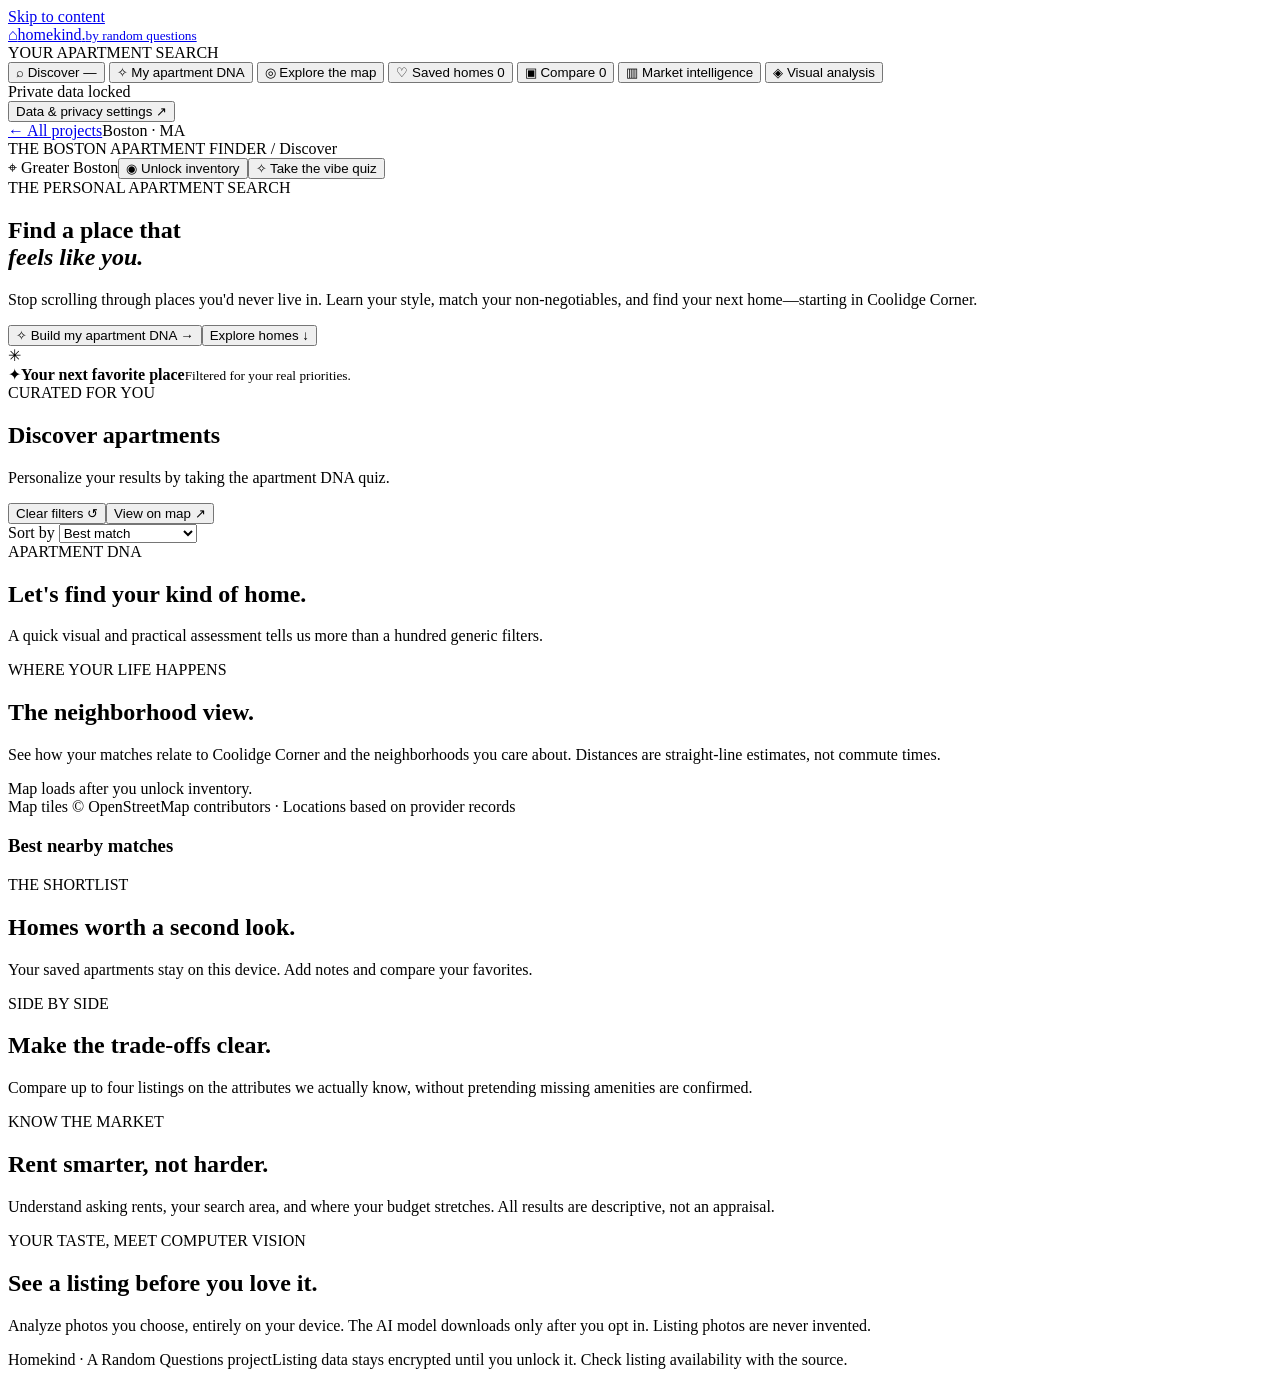
==== apartment-finder/index.html @ 034c6da8 "feat(homekind): deploy private-first personalized Greater Boston apartment finder" ====
<!doctype html>
<html lang="en">
<head>
  <meta charset="UTF-8" />
  <meta name="viewport" content="width=device-width,initial-scale=1" />
  <meta name="theme-color" content="#f6f7f5" />
  <meta name="description" content="Find a Boston apartment you'll actually love. Local-first personal preferences, real rental inventory, map discovery, and private image analysis." />
  <meta name="referrer" content="no-referrer" />
  <title>Homekind — Boston Apartment Finder | Random Questions</title>
  <link rel="icon" href="./favicon.svg" type="image/svg+xml" />
  <link rel="stylesheet" href="./styles.css?v=1" />
  <script src="./app.js?v=1" defer></script>
</head>
<body>
<a class="skip" href="#main">Skip to content</a>
<div class="app-shell">
  <aside class="sidebar" aria-label="Application navigation">
    <a class="brand" href="https://randomquestions-projects.github.io/" title="Random Questions home"><span class="brand-symbol">⌂</span><span>homekind<span class="brand-period">.</span><small>by random questions</small></span></a>
    <div class="sidebar-caption">YOUR APARTMENT SEARCH</div>
    <nav id="nav" class="nav">
      <button type="button" data-view="discover" class="nav-button active"><span class="nav-icon">⌕</span> Discover <span class="nav-hint" id="nav-count">—</span></button>
      <button type="button" data-view="taste" class="nav-button"><span class="nav-icon">✧</span> My apartment DNA</button>
      <button type="button" data-view="map" class="nav-button"><span class="nav-icon">◎</span> Explore the map</button>
      <button type="button" data-view="saved" class="nav-button"><span class="nav-icon">♡</span> Saved homes <span class="nav-hint" id="saved-count">0</span></button>
      <button type="button" data-view="compare" class="nav-button"><span class="nav-icon">▣</span> Compare <span class="nav-hint" id="compare-count">0</span></button>
      <button type="button" data-view="market" class="nav-button"><span class="nav-icon">▥</span> Market intelligence</button>
      <button type="button" data-view="vision" class="nav-button"><span class="nav-icon">◈</span> Visual analysis</button>
    </nav>
    <div class="sidebar-bottom">
      <div class="data-status"><span class="status-light" id="status-light"></span><span id="sidebar-data-status">Private data locked</span></div>
      <button id="open-data" class="subtle-button" type="button">Data & privacy settings <span>↗</span></button>
      <div class="sidebar-footer"><a href="https://randomquestions-projects.github.io/">← All projects</a><span>Boston · MA</span></div>
    </div>
  </aside>
  <div class="content-area">
    <header class="topbar">
      <div class="crumb">THE BOSTON APARTMENT FINDER <span class="muted-divider">/</span> <span id="crumb-view">Discover</span></div>
      <div class="top-actions"><span class="location-pill">⌖ Greater Boston</span><button id="top-data" class="top-data" type="button">◉ <span id="top-data-label">Unlock inventory</span></button><button id="top-quiz" class="primary-button small" type="button">✧ Take the vibe quiz</button></div>
    </header>
    <main id="main" tabindex="-1">
      <section id="view-discover" class="view active" aria-labelledby="discover-title">
        <div class="hero"><div class="hero-text"><div class="eyebrow">THE PERSONAL APARTMENT SEARCH</div><h1 id="discover-title">Find a place that<br><em>feels like you.</em></h1><p>Stop scrolling through places you'd never live in. Learn your style, match your non-negotiables, and find your next home—starting in Coolidge Corner.</p><div class="hero-actions"><button class="primary-button" type="button" data-action="quiz">✧ Build my apartment DNA <span>→</span></button><button class="secondary-button" type="button" data-action="jump-results">Explore homes <span>↓</span></button></div></div><div class="hero-visual" aria-hidden="true"><div class="window-scene"><div class="window-frame"><span></span><span></span></div><div class="sun"></div><div class="skyline"></div><div class="floor"></div><div class="sofa"><i></i></div><div class="plant">✳</div><div class="small-table"></div></div><div class="floating-card"><span>✦</span><strong>Your next favorite place</strong><small>Filtered for your real priorities.</small></div></div></div>
        <div id="summary" class="summary-stats" aria-live="polite"></div>
        <div class="section-heading" id="results-anchor"><div><div class="eyebrow">CURATED FOR YOU</div><h2>Discover apartments <span class="result-counter" id="result-counter"></span></h2><p id="ranking-message">Personalize your results by taking the apartment DNA quiz.</p></div><div class="section-heading-actions"><button class="link-button" type="button" id="reset-filters">Clear filters ↺</button><button class="outline-button" type="button" data-view="map">View on map ↗</button></div></div>
        <div id="filters-container"></div>
        <div class="results-toolbar"><label for="sort-by">Sort by <select id="sort-by"><option value="match">Best match</option><option value="distance">Closest to Coolidge</option><option value="rentAsc">Price: low to high</option><option value="rentDesc">Price: high to low</option><option value="space">Most space</option><option value="newest">Newest listing</option></select></label><span id="result-page-status"></span></div>
        <div id="listing-grid" class="listing-grid" aria-live="polite"></div>
        <div id="pagination" class="pagination"></div>
      </section>
      <section id="view-taste" class="view" aria-labelledby="taste-title"><div class="page-heading"><div class="eyebrow">APARTMENT DNA</div><h1 id="taste-title">Let's find your kind of home.</h1><p>A quick visual and practical assessment tells us more than a hundred generic filters.</p></div><div id="taste-content"></div></section>
      <section id="view-map" class="view" aria-labelledby="map-title"><div class="page-heading compact"><div class="eyebrow">WHERE YOUR LIFE HAPPENS</div><h1 id="map-title">The neighborhood view.</h1><p>See how your matches relate to Coolidge Corner and the neighborhoods you care about. Distances are straight-line estimates, not commute times.</p></div><div class="map-layout"><div class="map-wrapper"><div id="geo-map" class="geo-map" role="application" aria-label="Map of Boston apartment listings"><div class="map-loading">Map loads after you unlock inventory.</div></div><div class="map-caption">Map tiles © OpenStreetMap contributors · Locations based on provider records</div></div><div class="map-right"><h3>Best nearby matches</h3><div id="map-results"></div></div></div></section>
      <section id="view-saved" class="view" aria-labelledby="saved-title"><div class="page-heading"><div class="eyebrow">THE SHORTLIST</div><h1 id="saved-title">Homes worth a second look.</h1><p>Your saved apartments stay on this device. Add notes and compare your favorites.</p></div><div id="saved-list" class="listing-grid"></div></section>
      <section id="view-compare" class="view" aria-labelledby="compare-title"><div class="page-heading"><div class="eyebrow">SIDE BY SIDE</div><h1 id="compare-title">Make the trade-offs clear.</h1><p>Compare up to four listings on the attributes we actually know, without pretending missing amenities are confirmed.</p></div><div id="comparison-view"></div></section>
      <section id="view-market" class="view" aria-labelledby="market-title"><div class="page-heading"><div class="eyebrow">KNOW THE MARKET</div><h1 id="market-title">Rent smarter, not harder.</h1><p>Understand asking rents, your search area, and where your budget stretches. All results are descriptive, not an appraisal.</p></div><div id="market-content"></div></section>
      <section id="view-vision" class="view" aria-labelledby="vision-title"><div class="page-heading"><div class="eyebrow">YOUR TASTE, MEET COMPUTER VISION</div><h1 id="vision-title">See a listing before you love it.</h1><p>Analyze photos you choose, entirely on your device. The AI model downloads only after you opt in. Listing photos are never invented.</p></div><div id="vision-content"></div></section>
    </main>
    <footer class="footer"><span>Homekind · A Random Questions project</span><span>Listing data stays encrypted until you unlock it. Check listing availability with the source.</span></footer>
  </div>
</div>
<div id="modal-backdrop" class="modal-backdrop" hidden><section class="modal" role="dialog" aria-modal="true" aria-labelledby="modal-title"><div class="modal-top"><div><div class="eyebrow" id="modal-eyebrow">DETAILS</div><h2 id="modal-title">Apartment</h2></div><button id="modal-close" class="icon-button" type="button" aria-label="Close dialog">×</button></div><div id="modal-body"></div></section></div>
<div id="toast" class="toast" role="status" aria-live="polite"></div>
<noscript><p>This interactive apartment finder requires JavaScript. Your private records are never embedded in readable form on the public website.</p></noscript>
</body>
</html>
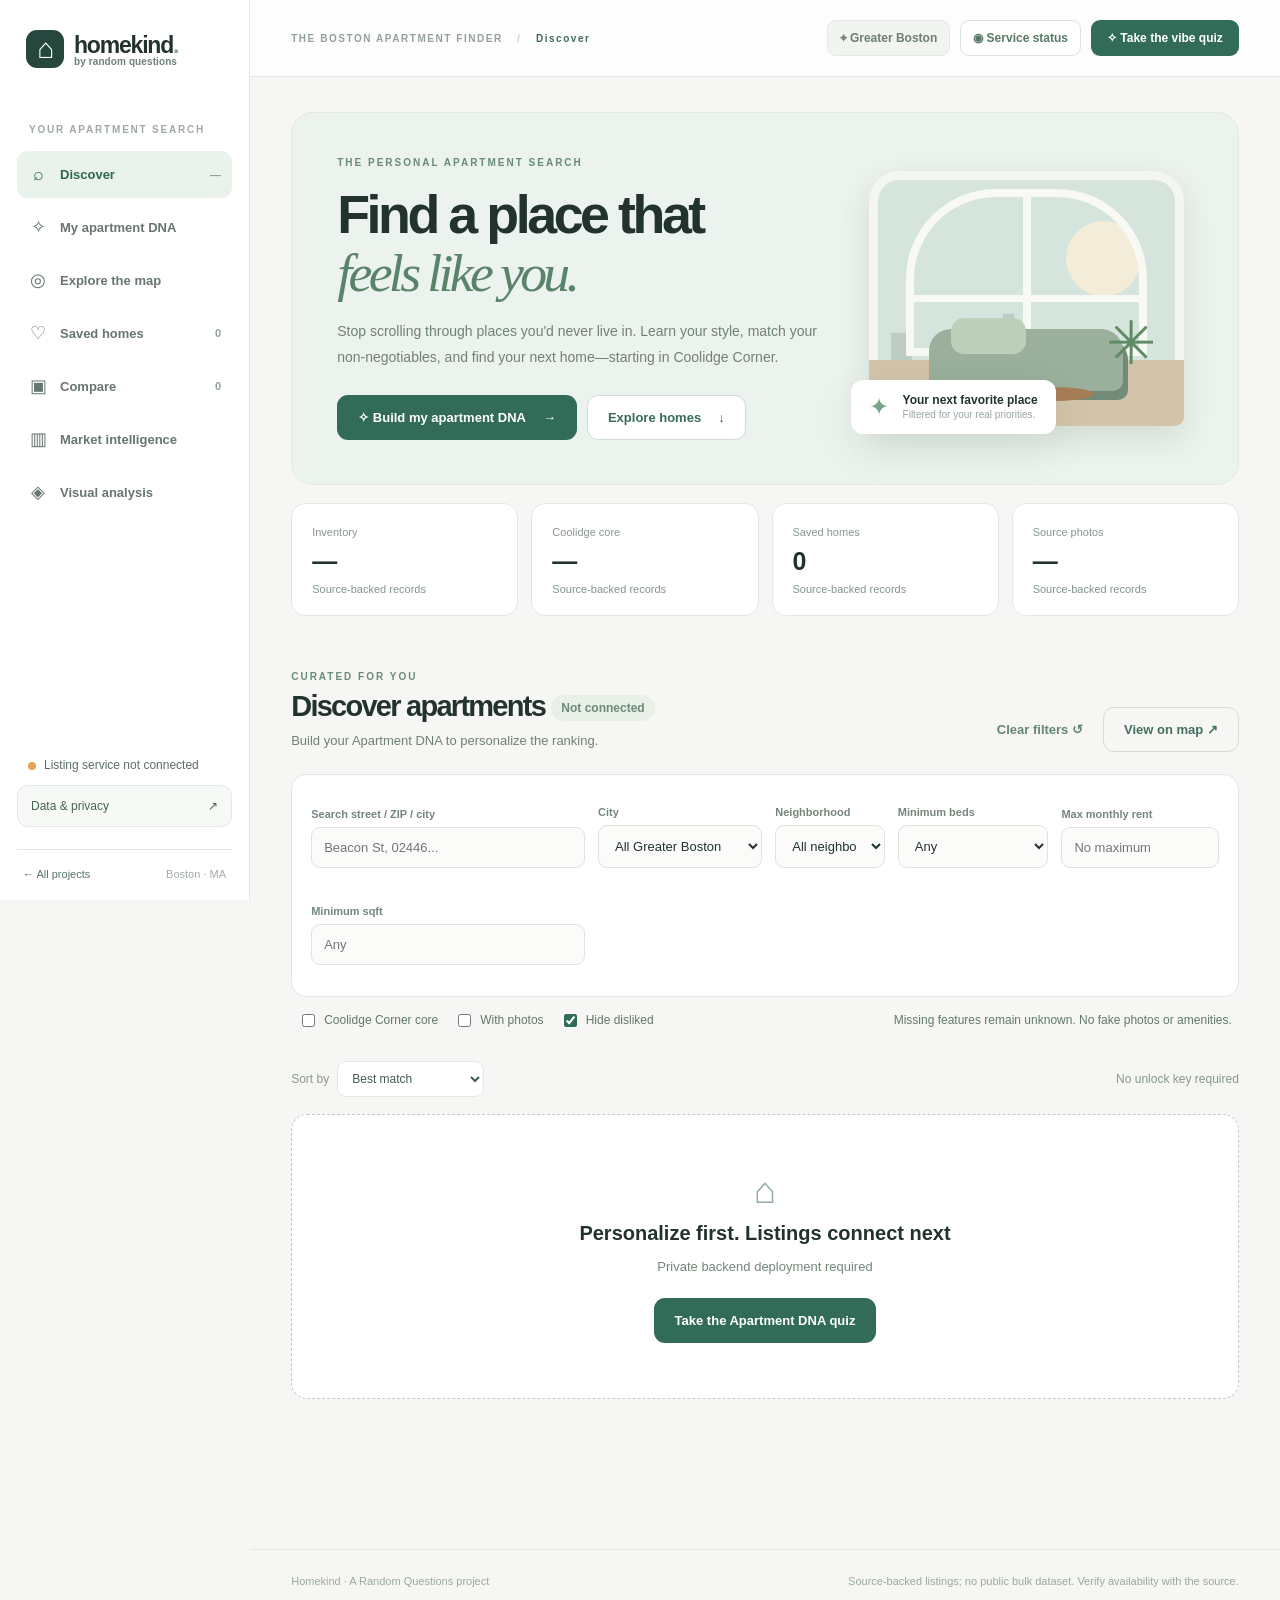
==== commit 6f588bf7: "feat(homekind): remove key upload; integrate bounded private rental API" ====
--- a/apartment-finder/index.html
+++ b/apartment-finder/index.html
@@ -8,8 +8,9 @@
   <meta name="referrer" content="no-referrer" />
   <title>Homekind — Boston Apartment Finder | Random Questions</title>
   <link rel="icon" href="./favicon.svg" type="image/svg+xml" />
-  <link rel="stylesheet" href="./styles.css?v=1" />
-  <script src="./app.js?v=1" defer></script>
+  <link rel="stylesheet" href="./styles.css?v=2" />
+  <script src="./config.js?v=2" defer></script>
+  <script src="./app.js?v=2" defer></script>
 </head>
 <body>
 <a class="skip" href="#main">Skip to content</a>
@@ -27,15 +28,15 @@
       <button type="button" data-view="vision" class="nav-button"><span class="nav-icon">◈</span> Visual analysis</button>
     </nav>
     <div class="sidebar-bottom">
-      <div class="data-status"><span class="status-light" id="status-light"></span><span id="sidebar-data-status">Private data locked</span></div>
-      <button id="open-data" class="subtle-button" type="button">Data & privacy settings <span>↗</span></button>
+      <div class="data-status"><span class="status-light" id="status-light"></span><span id="sidebar-data-status">Checking listings</span></div>
+      <button id="open-data" class="subtle-button" type="button">Data & privacy <span>↗</span></button>
       <div class="sidebar-footer"><a href="https://randomquestions-projects.github.io/">← All projects</a><span>Boston · MA</span></div>
     </div>
   </aside>
   <div class="content-area">
     <header class="topbar">
       <div class="crumb">THE BOSTON APARTMENT FINDER <span class="muted-divider">/</span> <span id="crumb-view">Discover</span></div>
-      <div class="top-actions"><span class="location-pill">⌖ Greater Boston</span><button id="top-data" class="top-data" type="button">◉ <span id="top-data-label">Unlock inventory</span></button><button id="top-quiz" class="primary-button small" type="button">✧ Take the vibe quiz</button></div>
+      <div class="top-actions"><span class="location-pill">⌖ Greater Boston</span><button id="top-data" class="top-data" type="button">◉ <span id="top-data-label">Service status</span></button><button id="top-quiz" class="primary-button small" type="button">✧ Take the vibe quiz</button></div>
     </header>
     <main id="main" tabindex="-1">
       <section id="view-discover" class="view active" aria-labelledby="discover-title">
@@ -48,17 +49,17 @@
         <div id="pagination" class="pagination"></div>
       </section>
       <section id="view-taste" class="view" aria-labelledby="taste-title"><div class="page-heading"><div class="eyebrow">APARTMENT DNA</div><h1 id="taste-title">Let's find your kind of home.</h1><p>A quick visual and practical assessment tells us more than a hundred generic filters.</p></div><div id="taste-content"></div></section>
-      <section id="view-map" class="view" aria-labelledby="map-title"><div class="page-heading compact"><div class="eyebrow">WHERE YOUR LIFE HAPPENS</div><h1 id="map-title">The neighborhood view.</h1><p>See how your matches relate to Coolidge Corner and the neighborhoods you care about. Distances are straight-line estimates, not commute times.</p></div><div class="map-layout"><div class="map-wrapper"><div id="geo-map" class="geo-map" role="application" aria-label="Map of Boston apartment listings"><div class="map-loading">Map loads after you unlock inventory.</div></div><div class="map-caption">Map tiles © OpenStreetMap contributors · Locations based on provider records</div></div><div class="map-right"><h3>Best nearby matches</h3><div id="map-results"></div></div></div></section>
+      <section id="view-map" class="view" aria-labelledby="map-title"><div class="page-heading compact"><div class="eyebrow">WHERE YOUR LIFE HAPPENS</div><h1 id="map-title">The neighborhood view.</h1><p>See how your matches relate to Coolidge Corner and the neighborhoods you care about. Distances are straight-line estimates, not commute times.</p></div><div class="map-layout"><div class="map-wrapper"><div id="geo-map" class="geo-map" role="application" aria-label="Map of Boston apartment listings"><div class="map-loading">Map connects to the private search service.</div></div><div class="map-caption">Map tiles © OpenStreetMap contributors · Locations based on provider records</div></div><div class="map-right"><h3>Best nearby matches</h3><div id="map-results"></div></div></div></section>
       <section id="view-saved" class="view" aria-labelledby="saved-title"><div class="page-heading"><div class="eyebrow">THE SHORTLIST</div><h1 id="saved-title">Homes worth a second look.</h1><p>Your saved apartments stay on this device. Add notes and compare your favorites.</p></div><div id="saved-list" class="listing-grid"></div></section>
       <section id="view-compare" class="view" aria-labelledby="compare-title"><div class="page-heading"><div class="eyebrow">SIDE BY SIDE</div><h1 id="compare-title">Make the trade-offs clear.</h1><p>Compare up to four listings on the attributes we actually know, without pretending missing amenities are confirmed.</p></div><div id="comparison-view"></div></section>
       <section id="view-market" class="view" aria-labelledby="market-title"><div class="page-heading"><div class="eyebrow">KNOW THE MARKET</div><h1 id="market-title">Rent smarter, not harder.</h1><p>Understand asking rents, your search area, and where your budget stretches. All results are descriptive, not an appraisal.</p></div><div id="market-content"></div></section>
       <section id="view-vision" class="view" aria-labelledby="vision-title"><div class="page-heading"><div class="eyebrow">YOUR TASTE, MEET COMPUTER VISION</div><h1 id="vision-title">See a listing before you love it.</h1><p>Analyze photos you choose, entirely on your device. The AI model downloads only after you opt in. Listing photos are never invented.</p></div><div id="vision-content"></div></section>
     </main>
-    <footer class="footer"><span>Homekind · A Random Questions project</span><span>Listing data stays encrypted until you unlock it. Check listing availability with the source.</span></footer>
+    <footer class="footer"><span>Homekind · A Random Questions project</span><span>Source-backed listings; no public bulk dataset. Verify availability with the source.</span></footer>
   </div>
 </div>
 <div id="modal-backdrop" class="modal-backdrop" hidden><section class="modal" role="dialog" aria-modal="true" aria-labelledby="modal-title"><div class="modal-top"><div><div class="eyebrow" id="modal-eyebrow">DETAILS</div><h2 id="modal-title">Apartment</h2></div><button id="modal-close" class="icon-button" type="button" aria-label="Close dialog">×</button></div><div id="modal-body"></div></section></div>
 <div id="toast" class="toast" role="status" aria-live="polite"></div>
-<noscript><p>This interactive apartment finder requires JavaScript. Your private records are never embedded in readable form on the public website.</p></noscript>
+<noscript><p>This interactive apartment finder requires JavaScript. Only small search results are served through a separate protected backend.</p></noscript>
 </body>
 </html>
--- a/apartment-finder/styles.css
+++ b/apartment-finder/styles.css
@@ -0,0 +1,6 @@
+:root{--bg:#f6f7f5;--surface:#fff;--line:#e2e8e3;--ink:#22332e;--sub:#6e8177;--accent:#326c59;--accent2:#214c3f;--soft:#ebf3ed;--warm:#f1e6d8;--shadow:0 14px 45px rgba(37,62,50,.08);--r:18px;font-family:Inter,-apple-system,BlinkMacSystemFont,'Segoe UI',sans-serif;color:var(--ink)}
+*{box-sizing:border-box}body{background:var(--bg);margin:0;-webkit-font-smoothing:antialiased}button,input,select,textarea{font:inherit}button{cursor:pointer}a{color:inherit}button:focus-visible,a:focus-visible,input:focus-visible,textarea:focus-visible,select:focus-visible{outline:3px solid #95bd9f;outline-offset:3px}[hidden]{display:none!important}p{line-height:1.6}.skip{position:absolute;left:14px;top:-80px;z-index:300;background:white;padding:12px}.skip:focus{top:14px}.app-shell{display:grid;grid-template-columns:250px minmax(0,1fr);min-height:100vh}.sidebar{background:#fff;border-right:1px solid var(--line);padding:30px 17px 20px;position:sticky;top:0;height:100vh;display:flex;flex-direction:column;z-index:10}.brand{display:flex;align-items:center;gap:10px;padding:0 9px;text-decoration:none;font-size:23px;font-weight:740;letter-spacing:-1.2px}.brand-symbol{display:flex;align-items:center;justify-content:center;background:#25473d;color:#fff;width:38px;height:38px;border-radius:11px;font-size:28px}.brand-period{color:#87aa8b}.brand small{display:block;font-size:10px;font-weight:550;color:var(--sub);letter-spacing:.1px;margin-top:-3px}.sidebar-caption{color:#a0aaa4;font-size:10px;letter-spacing:1.8px;font-weight:770;margin:56px 12px 16px}.nav{display:grid;gap:5px}.nav-button{text-align:left;background:transparent;border:0;border-radius:11px;font-size:13px;color:#67766e;padding:13px 11px;display:flex;gap:12px;align-items:center;font-weight:620}.nav-button:hover{background:#f5f8f5;color:#244a3b}.nav-button.active{background:#eaf2ec;color:#2d6854}.nav-icon{font-size:18px;display:inline-flex;align-items:center;justify-content:center;width:20px;font-weight:400}.nav-hint{margin-left:auto;font-size:11px;color:#91a29a}.sidebar-bottom{margin-top:auto}.data-status{padding:11px;font-size:12px;color:#5b6f64;display:flex;align-items:center;gap:8px;line-height:1.3}.status-light{width:8px;height:8px;border-radius:50%;background:#e5a353;flex-shrink:0}.status-light.ready{background:#54a781}.subtle-button{width:100%;display:flex;justify-content:space-between;background:#f7f9f6;border:1px solid var(--line);padding:13px;border-radius:11px;font-size:12px;color:#456456;text-align:left}.sidebar-footer{display:flex;justify-content:space-between;font-size:11px;color:#a2aba5;border-top:1px solid var(--line);margin-top:22px;padding:18px 6px 0}.sidebar-footer a{text-decoration:none;color:#547567}.content-area{min-width:0}.topbar{height:77px;display:flex;align-items:center;justify-content:space-between;gap:16px;border-bottom:1px solid var(--line);padding:0 clamp(22px,4%,64px);background:rgba(255,255,255,.72)}.crumb{font-size:10px;letter-spacing:1.55px;font-weight:780;color:#93a199}.crumb span:last-child{color:#436b58}.muted-divider{margin:0 10px;color:#ccd2cd}.top-actions{display:flex;align-items:center;gap:10px}.location-pill{font-size:12px;font-weight:640;color:#6c7e73;background:#f1f4f0;border:1px solid #e2e9e2;padding:10px 12px;border-radius:9px}.top-data{background:white;border:1px solid #d9e3dc;padding:10px 12px;border-radius:9px;color:#577966;font-size:12px;font-weight:680}.primary-button,.secondary-button,.outline-button{border:1px solid transparent;border-radius:11px;padding:14px 20px;font-size:13px;font-weight:750;display:inline-flex;gap:17px;align-items:center;justify-content:center;transition:.17s ease}.primary-button{background:#326c59;color:white}.primary-button:hover{background:#214c3f}.secondary-button{background:#fff;border-color:#cfddd4;color:#396c58}.secondary-button:hover{background:#f4f8f5}.outline-button{background:transparent;border-color:#d1ded5;color:#44705f}.primary-button.small{padding:10px 15px;font-size:12px;border-radius:9px}.link-button{border:0;background:none;color:#648576;font-size:13px;font-weight:660;padding:10px}.view{display:none;max-width:1640px;padding:35px clamp(22px,4%,64px) 90px;margin:0 auto}.view.active{display:block}.hero{background:#ecf2ed;border:1px solid #e1eae2;border-radius:22px;min-height:340px;padding:44px 45px;display:flex;gap:25px;align-items:center;overflow:hidden;position:relative}.hero-text{flex:1.2;z-index:1}.eyebrow{font-size:10px;font-weight:790;letter-spacing:2px;color:#678d75}.hero h1{font-weight:690;font-size:clamp(36px,4.2vw,62px);letter-spacing:-.064em;line-height:1.08;margin:17px 0}.hero h1 em{font-family:Georgia,serif;font-weight:400;color:#59836a;letter-spacing:-.068em}.hero p{color:#6f8276;font-size:14px;max-width:495px;line-height:1.85}.hero-actions{display:flex;gap:10px;flex-wrap:wrap;margin-top:24px}.hero-visual{flex:.8;min-width:260px;height:276px;position:relative;display:flex;align-items:center;justify-content:center}.window-scene{height:255px;width:315px;position:relative;border-radius:30px 30px 9px 9px;background:#d5e4dc;box-shadow:inset 0 0 0 9px #f4f6f2,0 12px 30px #4e77612a;overflow:hidden}.window-frame{position:absolute;inset:18px 37px 70px;border:8px solid #f8f9f4;border-radius:90px 90px 2px 2px;z-index:2;display:flex;justify-content:center}.window-frame span:first-child{width:8px;height:100%;background:#f8f9f4}.window-frame span:last-child{position:absolute;width:100%;height:7px;top:65%;background:#f8f9f4}.sun{position:absolute;border-radius:50%;background:#f3ecd9;width:75px;height:75px;right:43px;top:50px}.skyline{position:absolute;bottom:66px;left:0;width:100%;height:68px;background:repeating-linear-gradient(90deg,transparent 0 22px,#b7c7be 22px 43px,transparent 43px 56px);clip-path:polygon(0 100%,0 60%,12% 60%,12% 25%,23% 25%,23% 66%,36% 66%,36% 32%,46% 32%,46% 100%,100% 100%);opacity:.8}.floor{position:absolute;bottom:0;background:#d2c3a9;height:66px;width:100%}.sofa{position:absolute;z-index:4;bottom:35px;left:60px;width:194px;height:62px;border-radius:22px 22px 10px 10px;background:#9aaf9c;box-shadow:5px 9px 0 #728b79}.sofa i{position:absolute;left:22px;top:-11px;width:75px;height:36px;border-radius:13px;background:#bdd0ba}.plant{position:absolute;bottom:48px;right:28px;font-size:60px;color:#5d8b65;z-index:4}.small-table{height:14px;width:85px;border-radius:50%;background:#a77d56;position:absolute;z-index:5;left:140px;bottom:25px}.floating-card{position:absolute;z-index:5;bottom:2px;left:-10px;display:grid;grid-template-columns:25px auto;gap:1px 9px;background:#fff;padding:13px 18px;border-radius:12px;box-shadow:var(--shadow)}.floating-card>span{grid-row:span 2;color:#77a586;font-size:24px}.floating-card strong{font-size:12px}.floating-card small{font-size:10px;color:#97a69b}.summary-stats{display:grid;grid-template-columns:repeat(4,minmax(0,1fr));gap:13px;margin:18px 0 55px}.stat{border:1px solid var(--line);border-radius:14px;background:#fff;padding:18px 20px}.stat span{font-size:11px;color:#89978e}.stat strong{display:block;font-size:25px;letter-spacing:-.05em;margin:7px 0 3px}.stat small{color:#82958a;font-size:11px}.section-heading{display:flex;justify-content:space-between;align-items:end;gap:15px;margin-bottom:22px}.section-heading h2{font-size:29px;letter-spacing:-.06em;margin:8px 0}.section-heading p{font-size:13px;color:var(--sub);margin:0}.section-heading-actions{display:flex;gap:10px;align-items:center}.result-counter{font-size:12px;color:#6d8978;background:#e8f0e8;border-radius:99px;padding:6px 10px;vertical-align:middle;letter-spacing:0}.filter-panel{display:grid;grid-template-columns:2fr 1.2fr .8fr 1.1fr 1.15fr;gap:13px;align-items:end;padding:19px;background:#fff;border:1px solid var(--line);border-radius:15px}.filter-panel label,.field label{display:block;color:#75867b;font-size:11px;font-weight:720;margin-bottom:7px}.field input,.field select,.field textarea,.filter-panel input,.filter-panel select{background:#fbfcfa;border:1px solid #dce5dd;padding:12px;border-radius:9px;font-size:13px;color:var(--ink);width:100%;min-width:0}.filter-extra{display:flex;align-items:center;gap:16px;padding:14px 7px;flex-wrap:wrap;font-size:12px;color:#5f7968}.filter-extra label{display:flex;align-items:center;gap:6px;cursor:pointer}.filter-extra input{accent-color:#326c59}.results-toolbar{display:flex;align-items:center;justify-content:space-between;margin:17px 0;font-size:12px;color:#88978e}.results-toolbar label{display:flex;align-items:center;gap:8px}.results-toolbar select{border:1px solid var(--line);padding:9px 10px;border-radius:9px;background:#fff;color:#435d4e;font-size:12px}.listing-grid{display:grid;grid-template-columns:repeat(3,minmax(0,1fr));gap:16px}.listing-card{background:white;border:1px solid var(--line);border-radius:16px;overflow:hidden;display:flex;flex-direction:column;min-width:0;box-shadow:0 5px 14px #28432d08}.listing-card:hover{box-shadow:var(--shadow);border-color:#c8dccc}.listing-image{height:152px;background:linear-gradient(138deg,#edf3eb,#dce9de);display:flex;justify-content:center;align-items:center;position:relative}.listing-image.has-photo img{height:100%;width:100%;object-fit:cover}.photo-pending{display:flex;align-items:center;flex-direction:column;gap:7px;color:#8aa092;font-size:11px;text-align:center}.photo-pending span{font-size:30px}.photo-tag{position:absolute;top:11px;left:12px;background:#fffdf5d9;color:#577463;font-size:10px;padding:7px 10px;border-radius:99px;font-weight:760}.listing-body{padding:16px 19px 17px;flex:1;display:flex;flex-direction:column}.price-line{display:flex;justify-content:space-between;gap:10px;align-items:baseline}.listing-price{font-size:23px;font-weight:780;letter-spacing:-.05em}.per{font-size:12px;color:#9baa9f;font-weight:400}.score-badge{color:#2d785a;background:#e8f5eb;padding:6px 9px;border-radius:99px;font-size:11px;font-weight:800;white-space:nowrap}.score-badge.unknown{color:#9b856c;background:#f8eee2}.listing-address{font-size:14px;line-height:1.4;font-weight:700;margin:11px 0 4px}.listing-city{font-size:11px;color:#879a90}.listing-facts{display:flex;gap:11px;color:#516e5c;font-size:11px;flex-wrap:wrap;margin:15px 0}.listing-reasons{font-size:11px;color:#829689;line-height:1.5;min-height:34px}.listing-actions{border-top:1px solid #eef1ed;display:flex;align-items:center;gap:5px;margin-top:auto;padding-top:13px}.small-btn{font-size:11px;border:1px solid #d9e6dc;background:#fbfdfa;color:#567663;border-radius:8px;padding:9px 11px;font-weight:680}.small-btn.active{background:#e8f2eb;color:#317150;border-color:#8fbea2}.small-btn.reject.active{color:#a65f52;background:#fff0e9;border-color:#f6c7b5}.small-btn.details{background:#356f59;color:#fff;border-color:#356f59;margin-left:auto}.small-btn:disabled{opacity:.5;cursor:not-allowed}.pagination{display:flex;justify-content:center;align-items:center;gap:10px;margin:30px}.pagination button{border:1px solid #d9e4dc;background:white;border-radius:10px;padding:10px 17px;color:#496b58}.pagination button:disabled{opacity:.4}.empty-state{padding:55px 20px;text-align:center;background:#fff;border:1px dashed #becdc1;border-radius:16px;grid-column:1/-1}.empty-state h3{font-size:20px;margin:10px}.empty-state p{font-size:13px;color:#72877a;max-width:460px;margin:12px auto 20px}.page-heading{margin:21px 0 30px}.page-heading h1{font-size:clamp(33px,4vw,49px);letter-spacing:-.066em;margin:9px 0}.page-heading p{color:var(--sub);font-size:14px;max-width:680px}.page-heading.compact{margin-bottom:22px}.panel{border:1px solid var(--line);border-radius:17px;background:white;padding:24px;margin-bottom:17px}.panel h3{margin:0 0 8px;font-size:19px;letter-spacing:-.03em}.panel .desc{font-size:13px;color:#84958b}.muted{color:var(--sub)}.grid2{display:grid;grid-template-columns:repeat(2,minmax(0,1fr));gap:18px}.grid3{display:grid;grid-template-columns:repeat(3,minmax(0,1fr));gap:16px}.field{margin:12px 0}.field input[type=checkbox]{width:auto}.field small{color:#98a69a;font-size:11px}.option-chips{display:flex;flex-wrap:wrap;gap:8px;margin-top:12px}.chip{padding:10px 15px;background:#fff;border:1px solid #dce6df;border-radius:100px;font-size:12px;color:#587563;font-weight:710}.chip.selected{border-color:#438369;background:#e7f4eb;color:#266349}.chip.negative{border-color:#d9a894;background:#ffefe7;color:#a65545}.wizard-shell{display:grid;grid-template-columns:230px minmax(0,1fr);gap:20px}.wizard-menu{padding:23px;background:#ebf1ea;border-radius:17px;height:max-content}.wizard-step{font-size:13px;display:flex;gap:10px;padding:15px 4px;color:#819587;align-items:center;border-bottom:1px solid #dbe6db}.wizard-step b{width:24px;height:24px;flex-shrink:0;border:1px solid #c5d7c8;border-radius:50%;display:grid;place-items:center;font-size:11px}.wizard-step.on{color:#2e6c50;font-weight:700}.wizard-step.on b{background:#326c59;color:white}.wizard-content{min-height:430px}.wizard-actions{margin-top:25px;display:flex;gap:10px;align-items:center;justify-content:space-between}.wizard-actions .primary-button{min-width:143px}.mood-grid{display:grid;grid-template-columns:repeat(4,minmax(0,1fr));gap:12px}.mood-card{border:1px solid #dce5dc;border-radius:13px;overflow:hidden;background:#fff;display:flex;flex-direction:column;padding:0;text-align:left;position:relative}.mood-card:hover{border-color:#a2b7a8;transform:translateY(-1px)}.mood-card[data-vote="1"]{outline:3px solid #87bc9b}.mood-card[data-vote="-1"]{outline:3px solid #e4a693}.mood-image{height:142px;background:linear-gradient(135deg,#e2e9da,#b8d3c1);position:relative;overflow:hidden}.mood-image img{height:100%;width:100%;object-fit:cover}.mood-text{padding:11px 11px 13px;font-size:12px;font-weight:750}.mood-text small{display:block;font-size:10px;color:#89968d;margin-top:4px;font-weight:500}.mood-vote{position:absolute;right:8px;top:8px;background:#fffffff0;border-radius:30px;padding:5px 8px;font-size:10px;font-weight:750;box-shadow:0 2px 7px #0001}.preference-slider{margin:22px 0}.preference-slider label{display:flex;align-items:center;justify-content:space-between;font-size:13px;font-weight:720}.preference-slider input{width:100%;accent-color:#4a8266;margin:13px 0}.weightline{color:#70867a;font-size:12px}.metric-row{display:flex;gap:10px;align-items:center;justify-content:space-between;padding:11px 0;border-bottom:1px solid #ecf0ed;font-size:12px}.metric-row b{font-size:14px}.map-layout{display:grid;grid-template-columns:minmax(0,1fr) 310px;gap:18px}.map-wrapper{background:white;border:1px solid var(--line);border-radius:16px;overflow:hidden}.geo-map{height:590px;position:relative}.map-loading{padding:40px;color:#889a8e}.map-caption{padding:10px 13px;font-size:10px;color:#89998b}.map-right{background:#fff;border:1px solid var(--line);border-radius:16px;padding:15px;max-height:643px;overflow:auto}.map-right h3{margin:9px 0 14px;font-size:16px}.map-result{border-bottom:1px solid #e9efe9;padding:13px 0;text-align:left;display:block;width:100%;background:none;border-left:0;border-right:0;border-top:0}.map-result b{display:block;font-size:13px;color:#2c5a44;margin-top:4px}.map-result small{color:#8c9d91}.compare-scroll{width:100%;overflow:auto}.compare-table{border-collapse:collapse;width:100%;min-width:650px;background:white}.compare-table th,.compare-table td{padding:16px;border:1px solid #e5ebe6;vertical-align:top;font-size:12px}.compare-table th{background:#ebf3eb;color:#3e5a49;text-align:left}.compare-table th:first-child,.compare-table td:first-child{width:150px;font-weight:720}.comparison-note{font-size:12px;color:#829586;margin:12px}.bars{display:flex;flex-direction:column;gap:10px}.bar-row{display:grid;grid-template-columns:120px minmax(0,1fr) 95px;gap:10px;align-items:center;font-size:12px}.bar-track{height:14px;background:#e7eee9;border-radius:9px;overflow:hidden}.bar-fill{height:100%;background:#6fa488;border-radius:9px}.bar-row .bar-label{overflow:hidden;white-space:nowrap;text-overflow:ellipsis}.hint{padding:13px 15px;background:#f1f7f1;border:1px solid #d8e8d9;border-radius:11px;color:#637b6d;font-size:12px;line-height:1.65}.warn{background:#fff7ee;border-color:#f2e0c3;color:#926c40}.data-box{padding:28px;background:#f9fbf8;border:1px dashed #b3c9b6;border-radius:16px}.data-box input[type=file]{margin-top:15px;max-width:100%}.data-box code{font-size:11px;color:#647c6e}.modal-backdrop{position:fixed;inset:0;z-index:90;background:#14281cb0;display:flex;align-items:center;justify-content:center;padding:20px}.modal{background:#fff;max-width:740px;width:100%;max-height:90vh;overflow:auto;border-radius:20px;box-shadow:0 25px 80px #07130e62}.modal-top{padding:21px 26px;border-bottom:1px solid var(--line);display:flex;align-items:center;justify-content:space-between}.modal-top h2{font-size:22px;margin:4px 0;letter-spacing:-.04em}.modal-top .eyebrow{font-size:9px}.icon-button{border:0;background:#f1f5f1;border-radius:50%;width:34px;height:34px;font-size:24px;color:#607a69}.modal-content{padding:25px}.modal-content .detail-price{font-size:28px;font-weight:760;margin-bottom:13px}.detail-actions{display:flex;gap:10px;flex-wrap:wrap;margin:20px 0}.details-grid{display:grid;grid-template-columns:repeat(3,1fr);gap:10px}.details-grid div{background:#f6f9f5;padding:13px;border-radius:10px;font-size:12px}.details-grid span{display:block;color:#87978b;font-size:10px;margin-bottom:5px}.modal-content textarea{width:100%;min-height:90px;border:1px solid #d7e2d8;border-radius:10px;padding:12px}.thumbnail{max-height:220px;max-width:100%;border-radius:12px;margin:10px 0}.vision-upload{display:flex;flex-wrap:wrap;gap:12px;align-items:center}.vision-upload input{font-size:12px;max-width:270px}.vision-result{background:#f2f7f2;border-radius:11px;padding:16px;font-size:12px;line-height:1.7}.toast{position:fixed;bottom:22px;right:24px;background:#244b3b;color:#fff;padding:12px 19px;border-radius:12px;font-size:12px;box-shadow:0 9px 30px #172b1d50;z-index:120;opacity:0;pointer-events:none;transition:opacity .2s}.toast.show{opacity:1}.footer{padding:25px clamp(22px,4%,64px);border-top:1px solid var(--line);color:#99a99d;font-size:11px;display:flex;justify-content:space-between;gap:20px}.select-in-modal{padding:10px;border:1px solid #d9e3db;border-radius:9px;max-width:250px}.privacy-list{font-size:12px;color:#6d8175;line-height:1.8}.visually-hidden{position:absolute;clip:rect(0,0,0,0);height:1px;width:1px;overflow:hidden;white-space:nowrap}.pulse-dot{display:inline-block;width:7px;height:7px;background:#52a47b;border-radius:50%;margin-right:5px}.label{font-size:11px;text-transform:uppercase;letter-spacing:1px;color:#8ba091}.data-source-badge{font-size:11px;border-radius:99px;background:#f1f5ec;color:#67836e;padding:6px 10px}.privacy-subtext{color:#87958b;font-size:11px}.room-fallback{height:100%;display:flex;align-items:center;justify-content:center;font-size:40px;color:#6c8b76;background:radial-gradient(circle at 80% 20%,#f1e1c5,transparent 28%),linear-gradient(135deg,#e7f0e6,#b6d1bc)}
+@media(max-width:1260px){.sidebar{width:210px}.app-shell{grid-template-columns:210px minmax(0,1fr)}.listing-grid{grid-template-columns:repeat(2,minmax(0,1fr))}.filter-panel{grid-template-columns:repeat(3,minmax(0,1fr))}.hero{padding:32px}.map-layout{grid-template-columns:minmax(0,1fr) 240px}}
+@media(max-width:940px){.sidebar{position:relative;width:auto;height:auto;grid-column:1/-1;padding:16px}.app-shell{display:block}.brand{font-size:19px}.sidebar-caption,.sidebar-bottom{display:none}.nav{display:flex;overflow-x:auto;padding-top:15px}.nav-button{white-space:nowrap;padding:9px}.nav-button .nav-icon{display:none}.topbar{padding:15px 20px;height:auto}.top-actions{flex-wrap:wrap;justify-content:end}.location-pill{display:none}.hero-visual{min-width:210px}.hero h1{font-size:40px}.wizard-shell{grid-template-columns:1fr}.wizard-menu{display:flex;padding:10px;overflow:auto;gap:10px}.wizard-step{border:0;white-space:nowrap;padding:8px}.mood-grid{grid-template-columns:repeat(2,minmax(0,1fr))}}
+@media(max-width:680px){.topbar .crumb{display:none}.topbar{justify-content:center}.view{padding:22px 16px 55px}.hero{padding:28px;min-height:0}.hero h1{font-size:39px}.hero-visual{display:none}.summary-stats{grid-template-columns:repeat(2,minmax(0,1fr));margin-bottom:35px}.section-heading{align-items:start;flex-direction:column}.listing-grid,.grid2,.grid3{grid-template-columns:1fr}.filter-panel{grid-template-columns:repeat(2,minmax(0,1fr));gap:10px}.filter-panel .field:first-child{grid-column:1/-1}.map-layout{grid-template-columns:1fr}.geo-map{height:420px}.footer{flex-direction:column}.modal{max-height:94vh}.modal-content{padding:17px}.details-grid{grid-template-columns:repeat(2,1fr)}.hero-actions .primary-button,.hero-actions .secondary-button{width:100%}.topbar .small{display:none}.mood-grid{grid-template-columns:repeat(2,minmax(0,1fr))}}
+@media(prefers-reduced-motion:reduce){*,*:before,*:after{transition:none!important;animation:none!important;scroll-behavior:auto!important}}
